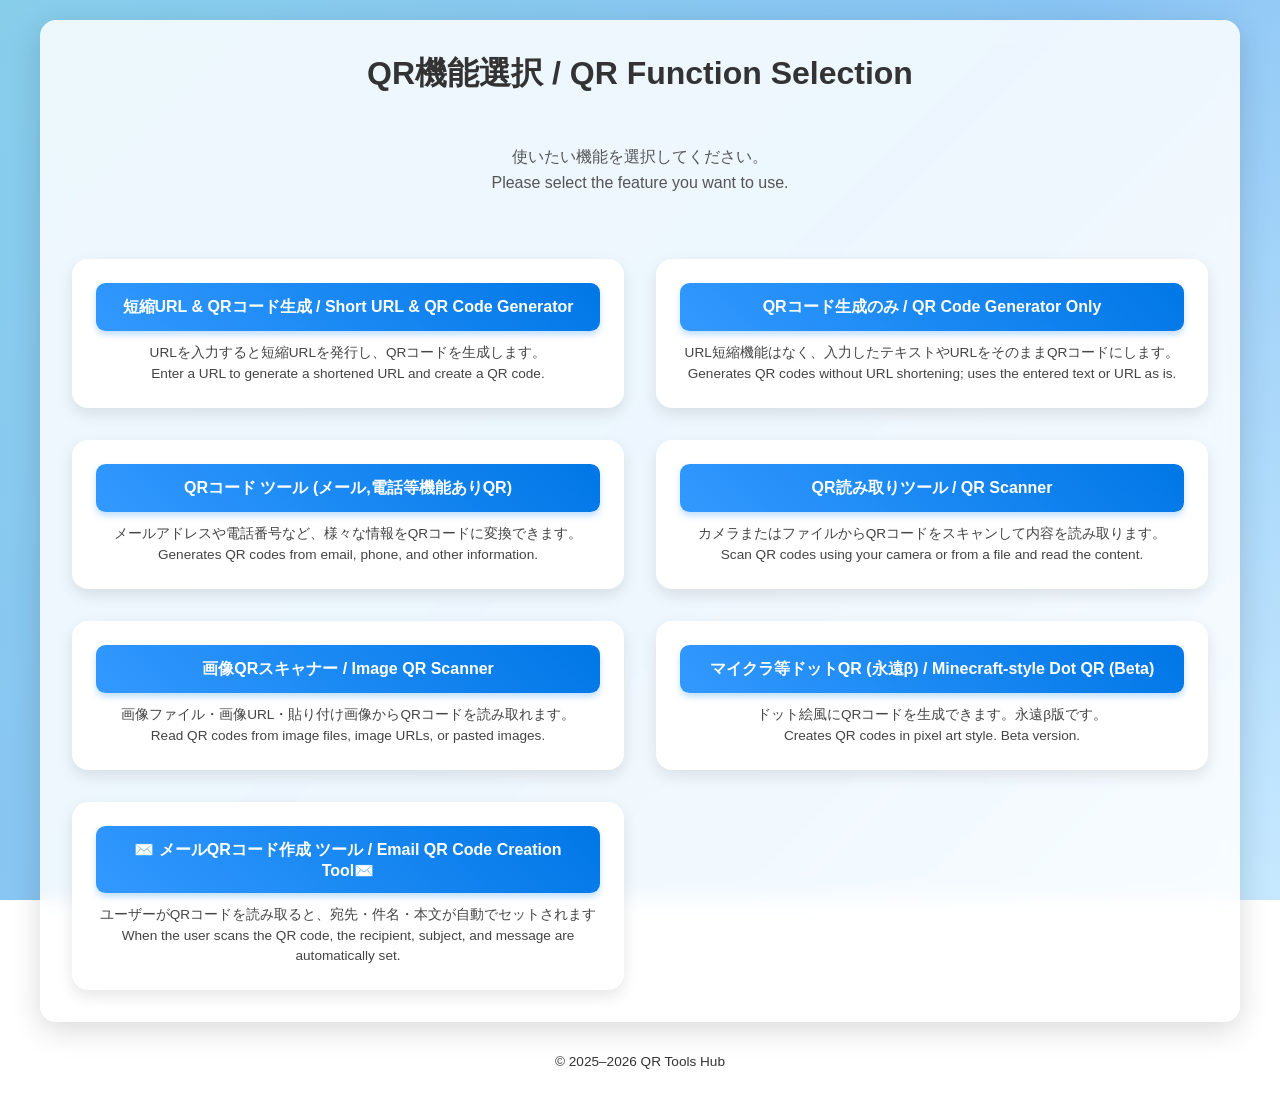
==== index.html @ c23ce578 "Increase index wrapper max width to 1200px" ====
<!DOCTYPE html>
<html lang="ja">
<head>
  <meta charset="UTF-8" />
  <meta name="viewport" content="width=device-width, initial-scale=1.0" />
  <title>QR Tools Hub</title>
  <link rel="icon" href="icon.svg" type="image/svg+xml" />
  <style>

    * {
      margin: 0;
      padding: 0;
      box-sizing: border-box;
    }

    body {
      min-height: 100vh;
      width: 100%;
      font-family: 'Segoe UI', Tahoma, Geneva, Verdana, sans-serif;
      display: flex;
      flex-direction: column;
      align-items: center;
      color: #333;
      padding: 20px;
      background: linear-gradient(135deg, #87ceeb 0%, #89c4f4 50%, #c7e9ff 100%);
      background-attachment: fixed;
      background-size: cover;
    }

    .wrapper {
      width: 100%;
      max-width: 1200px;
      margin: 0 auto;
      padding: 2rem;
      border-radius: 1rem;
      background: rgba(255, 255, 255, 0.85);
      -webkit-backdrop-filter: blur(10px);
      backdrop-filter: blur(10px);
      box-shadow: 0 8px 30px rgba(0, 0, 0, 0.15);
      flex: 1;
      display: flex;
      flex-direction: column;
    }

    .container {
      display: grid;
      grid-template-columns: repeat(auto-fit, minmax(420px, 1fr));
      gap: 2rem;
      width: 100%;
      margin-bottom: auto;
    }

    h1 {
      grid-column: 1 / -1;
      text-align: center;
      font-weight: 700;
      margin-bottom: 1rem;
    }

    .desc {
      grid-column: 1 / -1;
      text-align: center;
      color: #555;
      font-size: 1rem;
      line-height: 1.6;
      margin-bottom: 2rem;
      word-wrap: break-word;
    }

    .btn-wrapper {
      display: flex;
      flex-direction: column;
      align-items: center;
      background: #fff;
      border-radius: 1rem;
      padding: 1.5rem;
      box-shadow: 0 6px 15px rgba(0, 0, 0, 0.1);
      transition: transform 0.25s, box-shadow 0.25s;
      height: 100%;
    }

    .btn-wrapper:hover {
      transform: translateY(-5px);
      box-shadow: 0 10px 25px rgba(0, 0, 0, 0.2);
    }

    .btn {
      width: 100%;
      text-align: center;
      padding: 0.85rem 1.5rem;
      font-size: 1rem;
      font-weight: bold;
      color: #fff;
      background-color: #3399ff;
      background-image: linear-gradient(45deg, #3399ff, #0077e6);
      border: none;
      border-radius: 0.6rem;
      cursor: pointer;
      text-decoration: none;
      -webkit-user-select: none;
      user-select: none;
      transition: all 0.3s ease;
      box-shadow: 0 4px 6px rgba(51, 153, 255, 0.3);
    }

    .btn:hover {
      background-color: #1673e6;
      filter: brightness(1.1);
      transform: translateY(-2px);
      box-shadow: 0 6px 12px rgba(51, 153, 255, 0.4);
    }

    .btn-desc {
      margin-top: 0.75rem;
      font-size: 0.85rem;
      color: #444;
      line-height: 1.5;
      text-align: center;
      word-wrap: break-word;
    }

    footer {
      font-size: 0.85rem;
      color: #333;
      text-align: center;
      -webkit-user-select: none;
      user-select: none;
      margin: 2rem 0 1rem 0;
      text-shadow: 0 1px 2px rgba(255,255,255,0.8);
    }

    a.link {
      color: #0056b3;
      text-decoration: none;
    }

    a.link:hover {
      text-decoration: underline;
    }

    @media (max-width: 600px) {
      .wrapper {
        padding: 1.5rem 1rem;
      }
      .btn-wrapper {
        padding: 1rem;
      }
    }
    
  </style>
</head>
<body>

  <div class="wrapper">

    <div class="container">

      <h1>QR機能選択 / QR Function Selection</h1>

      <p class="desc">
        使いたい機能を選択してください。<br />
        Please select the feature you want to use.
      </p>

      <div class="btn-wrapper">
        <a href="short-url-qr.html" class="btn">
          短縮URL & QRコード生成 / Short URL & QR Code Generator
        </a>
        <p class="btn-desc">
          URLを入力すると短縮URLを発行し、QRコードを生成します。<br />
          Enter a URL to generate a shortened URL and create a QR code.
        </p>
      </div>

      <div class="btn-wrapper">
        <a href="QR.html" class="btn">
          QRコード生成のみ / QR Code Generator Only
        </a>
        <p class="btn-desc">
          URL短縮機能はなく、入力したテキストやURLをそのままQRコードにします。<br />
          Generates QR codes without URL shortening; uses the entered text or URL as is.
        </p>
      </div>

      <div class="btn-wrapper">
        <a href="qrcode-tool.html" class="btn">
          QRコード ツール (メール,電話等機能ありQR)
        </a>
        <p class="btn-desc">
          メールアドレスや電話番号など、様々な情報をQRコードに変換できます。<br />
          Generates QR codes from email, phone, and other information.
        </p>
      </div>

      <div class="btn-wrapper">
        <a href="scan.html" class="btn">
          QR読み取りツール / QR Scanner
        </a>
        <p class="btn-desc">
          カメラまたはファイルからQRコードをスキャンして内容を読み取ります。<br />
          Scan QR codes using your camera or from a file and read the content.
        </p>
      </div>

      <div class="btn-wrapper">
        <a href="Image-qr-scanner.html" class="btn">
          画像QRスキャナー / Image QR Scanner
        </a>
        <p class="btn-desc">
          画像ファイル・画像URL・貼り付け画像からQRコードを読み取れます。<br />
          Read QR codes from image files, image URLs, or pasted images.
        </p>
      </div>

      <div class="btn-wrapper">
        <a href="mc-qr.html" class="btn">
          マイクラ等ドットQR (永遠β) / Minecraft-style Dot QR (Beta)
        </a>
        <p class="btn-desc">
          ドット絵風にQRコードを生成できます。永遠β版です。<br />
          Creates QR codes in pixel art style. Beta version.
        </p>
      </div>

      <div class="btn-wrapper">
        <a href="mail.html" class="btn">
          ✉️ メールQRコード作成 ツール / Email QR Code Creation Tool✉️
        </a>
        <p class="btn-desc">
          ユーザーがQRコードを読み取ると、宛先・件名・本文が自動でセットされます<br />
          When the user scans the QR code, the recipient, subject, and message are automatically set.
        </p>
      </div>

    </div>

  </div>

  <footer id="footer-copy">
    &copy; 2025 QR Tools Hub
  </footer>

  <script>
    const footer = document.getElementById("footer-copy");
    const baseYear = 2025;
    const currentYear = new Date().getFullYear();
    const yearString = `${baseYear}${currentYear > baseYear ? "–" + currentYear : ""}`;
    const hostname = location.hostname;
    let footerHTML = "";

    if (hostname === "hamuzon.github.io") {
      footerHTML = `&copy; ${yearString} <a class="link" href="https://hamuzon.github.io" target="_blank" rel="noopener noreferrer">@hamuzon</a>`;
    } else if (hostname.includes("hamuzon-jp.f5.si")) {
      footerHTML = `&copy; ${yearString} <a class="link" href="https://hamuzon-jp.f5.si" target="_blank" rel="noopener noreferrer">@hamuzon</a>`;
    } else if (hostname.includes("hamusata.f5.si")) {
      footerHTML = `&copy; ${yearString} <a class="link" href="https://hamusata.f5.si" target="_blank" rel="noopener noreferrer">@hamusata</a>`;
    } else if (hostname.includes("qr.link-s.f5.si")) {
      footerHTML = `&copy; ${yearString} <a class="link" href="https://hamusata.f5.si" target="_blank" rel="noopener noreferrer">@hamusata</a>`;
    } else {
      footerHTML = `&copy; ${yearString} QR Tools Hub`;
    }
    footer.innerHTML = footerHTML;
  </script>

</body>
</html>
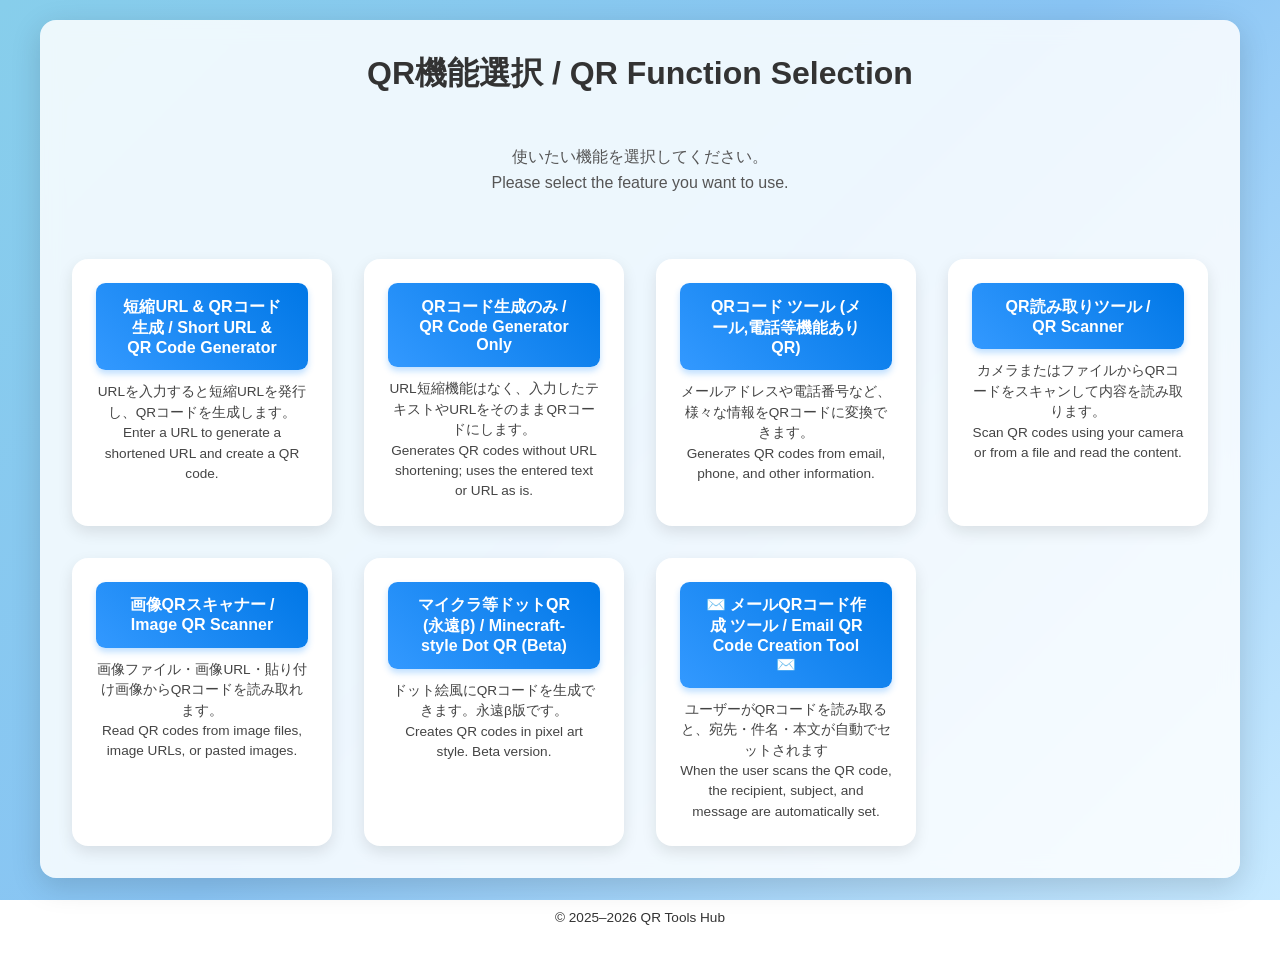
==== commit 4c3cfa52: "Keep wrapper at 1200px and restore 260px card min width" ====
--- a/index.html
+++ b/index.html
@@ -44,7 +44,7 @@
 
     .container {
       display: grid;
-      grid-template-columns: repeat(auto-fit, minmax(420px, 1fr));
+      grid-template-columns: repeat(auto-fit, minmax(260px, 1fr));
       gap: 2rem;
       width: 100%;
       margin-bottom: auto;
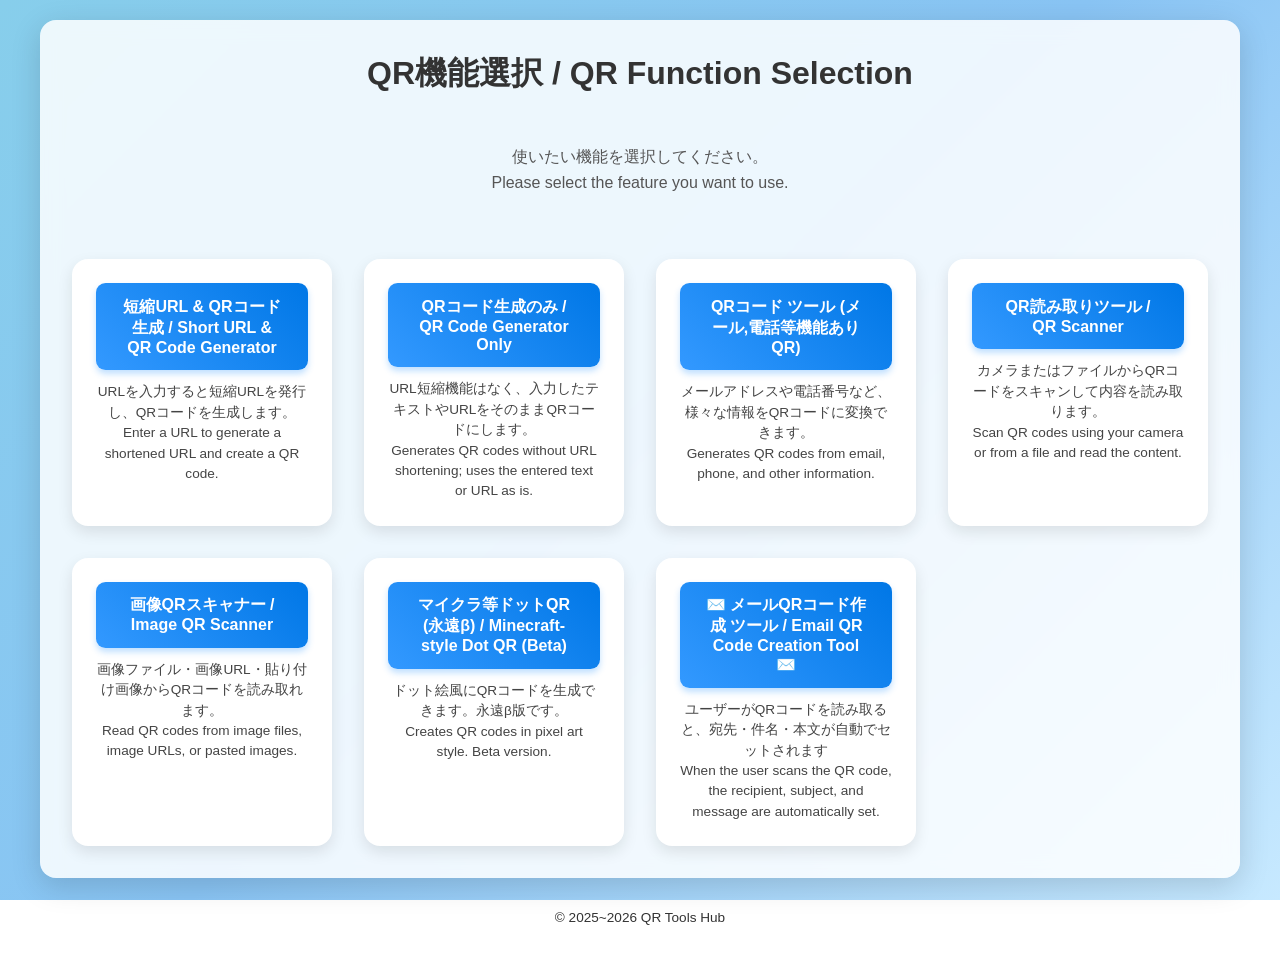
==== commit d9290ed1: "refactor: format HTML files, update copyright year separators, and add static deployment workflow." ====
--- a/index.html
+++ b/index.html
@@ -244,7 +244,7 @@
     const footer = document.getElementById("footer-copy");
     const baseYear = 2025;
     const currentYear = new Date().getFullYear();
-    const yearString = `${baseYear}${currentYear > baseYear ? "–" + currentYear : ""}`;
+    const yearString = `${baseYear}${currentYear > baseYear ? "~" + currentYear : ""}`;
     const hostname = location.hostname;
     let footerHTML = "";
 
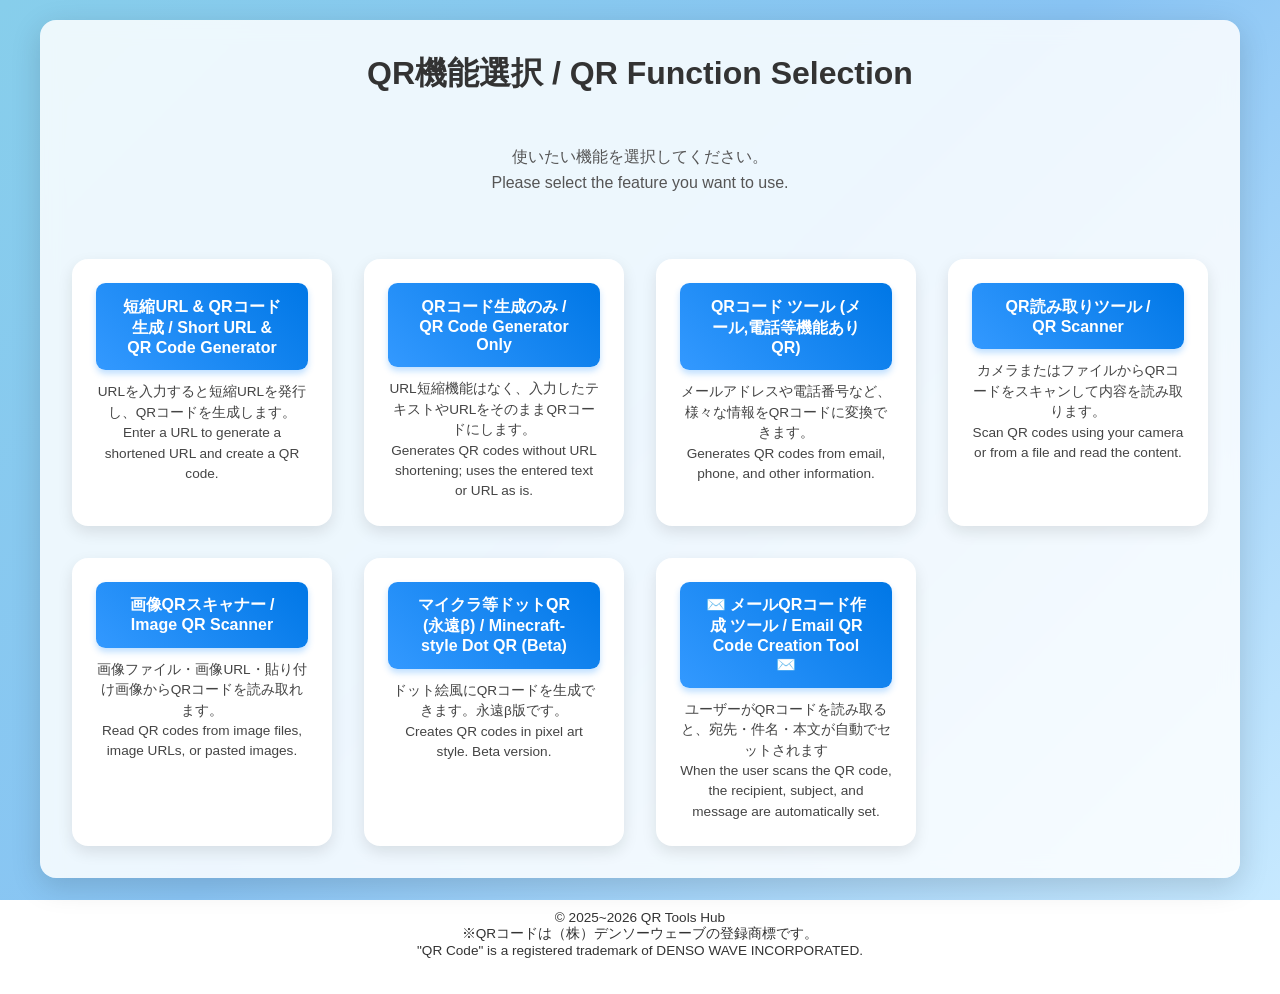
==== commit e9f68d23: "feat: add trademark notice for QR Code in multiple HTML files and README" ====
--- a/index.html
+++ b/index.html
@@ -1,12 +1,22 @@
 <!DOCTYPE html>
 <html lang="ja">
+
 <head>
   <meta charset="UTF-8" />
   <meta name="viewport" content="width=device-width, initial-scale=1.0" />
   <title>QR Tools Hub</title>
+  <meta name="description"
+    content="QRコード作成・生成・読み取りオンラインツール集。URL短縮付きQRコード、メール作成QR、画像やカメラでのスキャンなど多彩なツールを提供しています。" />
+  <meta name="keywords"
+    content="QRコード 作成, QRコード 生成, QRコード, QRコード 読み取り, QRコード スキャン, QRコード スキャナー, 短縮URL, QR code generator, QR code reader, QRツール" />
+  <meta name="robots" content="index, follow" />
+  <meta property="og:title" content="QR Tools Hub" />
+  <meta property="og:description" content="QRコード作成・生成・読み取りオンラインツール集。URL短縮付きQR、メール作成QR、スキャンツールなどを提供。" />
+  <meta property="og:type" content="website" />
+  <meta property="og:image" content="icon.svg" />
+  <meta name="twitter:card" content="summary" />
   <link rel="icon" href="icon.svg" type="image/svg+xml" />
   <style>
-
     * {
       margin: 0;
       padding: 0;
@@ -126,7 +136,7 @@
       -webkit-user-select: none;
       user-select: none;
       margin: 2rem 0 1rem 0;
-      text-shadow: 0 1px 2px rgba(255,255,255,0.8);
+      text-shadow: 0 1px 2px rgba(255, 255, 255, 0.8);
     }
 
     a.link {
@@ -142,13 +152,14 @@
       .wrapper {
         padding: 1.5rem 1rem;
       }
+
       .btn-wrapper {
         padding: 1rem;
       }
     }
-    
   </style>
 </head>
+
 <body>
 
   <div class="wrapper">
@@ -183,7 +194,7 @@
       </div>
 
       <div class="btn-wrapper">
-        <a href="qrcode-tool.html" class="btn">
+        <a href="qrcode-tools.html" class="btn">
           QRコード ツール (メール,電話等機能ありQR)
         </a>
         <p class="btn-desc">
@@ -238,6 +249,10 @@
 
   <footer id="footer-copy">
     &copy; 2025 QR Tools Hub
+    <p class="trademark">
+      ※QRコードは（株）デンソーウェーブの登録商標です。<br />
+      "QR Code" is a registered trademark of DENSO WAVE INCORPORATED.
+    </p>
   </footer>
 
   <script>
@@ -259,8 +274,13 @@
     } else {
       footerHTML = `&copy; ${yearString} QR Tools Hub`;
     }
-    footer.innerHTML = footerHTML;
+    footer.innerHTML = footerHTML + `
+      <p class="trademark">
+        ※QRコードは（株）デンソーウェーブの登録商標です。<br />
+        "QR Code" is a registered trademark of DENSO WAVE INCORPORATED.
+      </p>`;
   </script>
 
 </body>
-</html>
+
+</html>
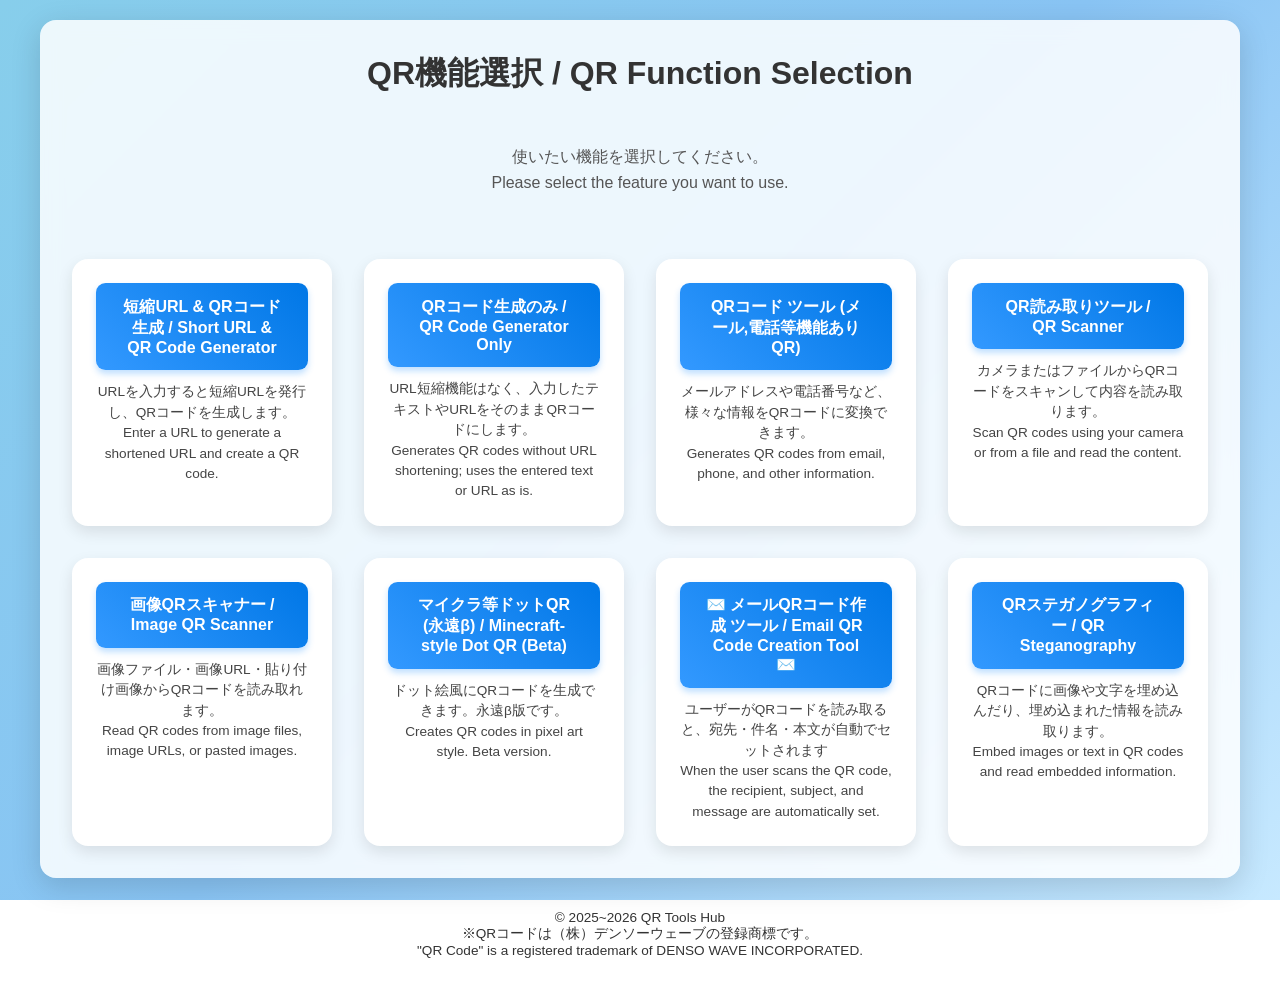
==== commit ee704c1c: "feat: add button for QR steganography navigation with description" ====
--- a/index.html
+++ b/index.html
@@ -243,6 +243,15 @@
         </p>
       </div>
 
+      <div class="btn-wrapper">
+        <a href="steganography/index.html" class="btn">
+          QRステガノグラフィー / QR Steganography
+        </a>
+        <p class="btn-desc">
+          QRコードに画像や文字を埋め込んだり、埋め込まれた情報を読み取ります。<br />
+          Embed images or text in QR codes and read embedded information.
+        </p>
+      </div>
     </div>
 
   </div>
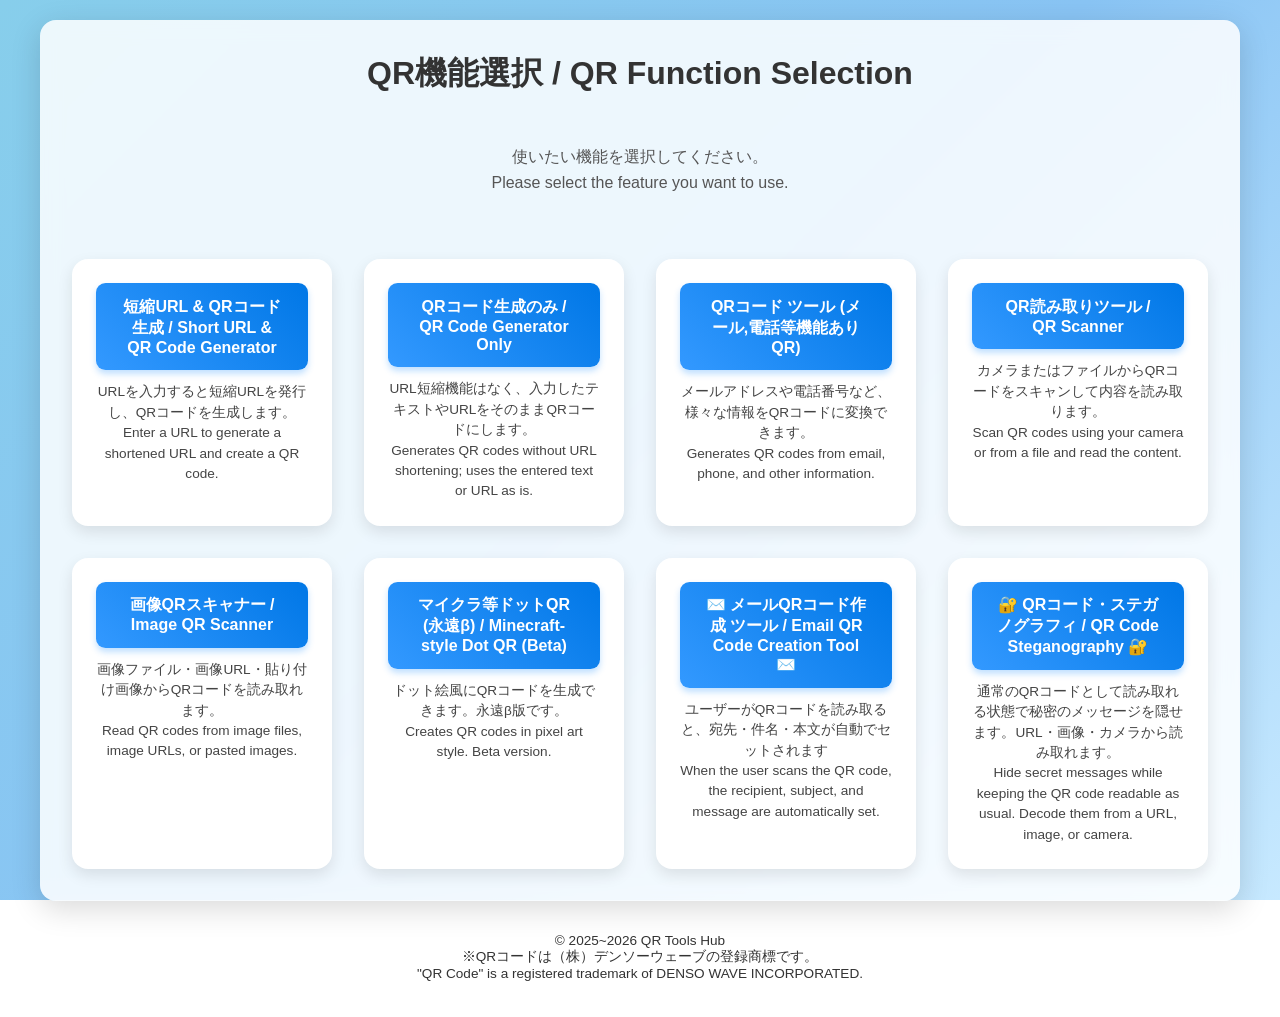
==== commit e456b100: "feat: update QR code steganography button text and description for clarity" ====
--- a/index.html
+++ b/index.html
@@ -245,11 +245,11 @@
 
       <div class="btn-wrapper">
         <a href="steganography/index.html" class="btn">
-          QRステガノグラフィー / QR Steganography
-        </a>
-        <p class="btn-desc">
-          QRコードに画像や文字を埋め込んだり、埋め込まれた情報を読み取ります。<br />
-          Embed images or text in QR codes and read embedded information.
+          🔐 QRコード・ステガノグラフィ / QR Code Steganography 🔐
+        </a>
+        <p class="btn-desc">
+          通常のQRコードとして読み取れる状態で秘密のメッセージを隠せます。URL・画像・カメラから読み取れます。<br />
+          Hide secret messages while keeping the QR code readable as usual. Decode them from a URL, image, or camera.
         </p>
       </div>
     </div>
